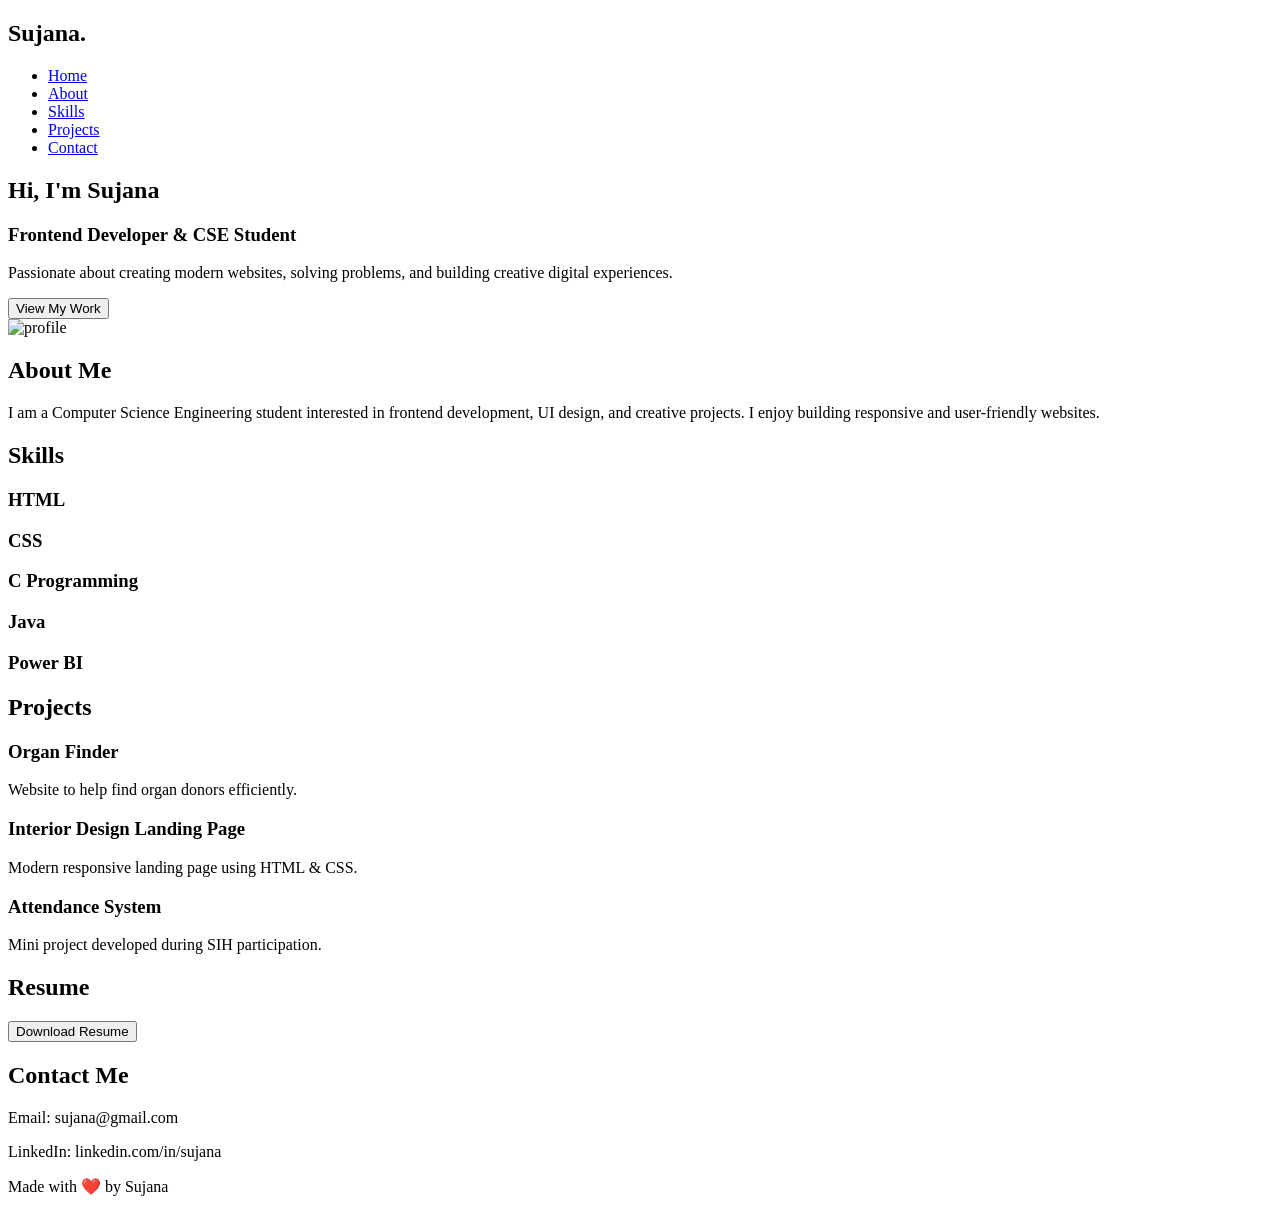
==== Level1Task2/index.html @ f4374836 "Create index.html" ====
<!DOCTYPE html>
<html lang="en">
<head>
    <meta charset="UTF-8">
    <meta name="viewport" content="width=device-width, initial-scale=1.0">
    <title>Sujana Portfolio</title>

    <link rel="stylesheet" href="style.css">

    <link href="https://fonts.googleapis.com/css2?family=Poppins:wght@300;400;500;600;700&display=swap" rel="stylesheet">
</head>

<body id="top">

    <!-- Navbar -->

    <nav>

        <h2 class="logo">Sujana.</h2>

        <ul>
            <li><a href="#top">Home</a></li>
            <li><a href="#about">About</a></li>
            <li><a href="#skills">Skills</a></li>
            <li><a href="#projects">Projects</a></li>
            <li><a href="#contact">Contact</a></li>
        </ul>

    </nav>

    <!-- Hero -->

    <section class="hero">

        <div class="hero-text">

            <h1>
                Hi, I'm <span>Sujana</span>
            </h1>

            <h3>Frontend Developer & CSE Student</h3>

            <p>
                Passionate about creating modern websites,
                solving problems, and building creative digital experiences.
            </p>

            <a href="#projects">
                <button>View My Work</button>
            </a>

        </div>

        <div class="hero-image">

            <img src="https://cdn-icons-png.flaticon.com/512/6997/6997662.png" alt="profile">

        </div>

    </section>

    <!-- About -->

    <section class="about" id="about">

        <h2>About Me</h2>

        <p>
            I am a Computer Science Engineering student interested in
            frontend development, UI design, and creative projects.
            I enjoy building responsive and user-friendly websites.
        </p>

    </section>

    <!-- Skills -->

    <section class="skills" id="skills">

        <h2>Skills</h2>

        <div class="skill-container">

            <div class="card">
                <h3>HTML</h3>
            </div>

            <div class="card">
                <h3>CSS</h3>
            </div>

            <div class="card">
                <h3>C Programming</h3>
            </div>

            <div class="card">
                <h3>Java</h3>
            </div>

            <div class="card">
                <h3>Power BI</h3>
            </div>

        </div>

    </section>

    <!-- Projects -->

    <section class="projects" id="projects">

        <h2>Projects</h2>

        <div class="project-container">

            <div class="project-card">
                <h3>Organ Finder</h3>
                <p>Website to help find organ donors efficiently.</p>
            </div>

            <div class="project-card">
                <h3>Interior Design Landing Page</h3>
                <p>Modern responsive landing page using HTML & CSS.</p>
            </div>

            <div class="project-card">
                <h3>Attendance System</h3>
                <p>Mini project developed during SIH participation.</p>
            </div>

        </div>

    </section>

    <!-- Resume -->

    <section class="resume">

        <h2>Resume</h2>

        <button>Download Resume</button>

    </section>

    <!-- Contact -->

    <section class="contact" id="contact">

        <h2>Contact Me</h2>

        <p>Email: sujana@gmail.com</p>

        <p>LinkedIn: linkedin.com/in/sujana</p>

    </section>

    <!-- Footer -->

    <footer>

        <p>Made with ❤️ by Sujana</p>

    </footer>

</body>
</html>
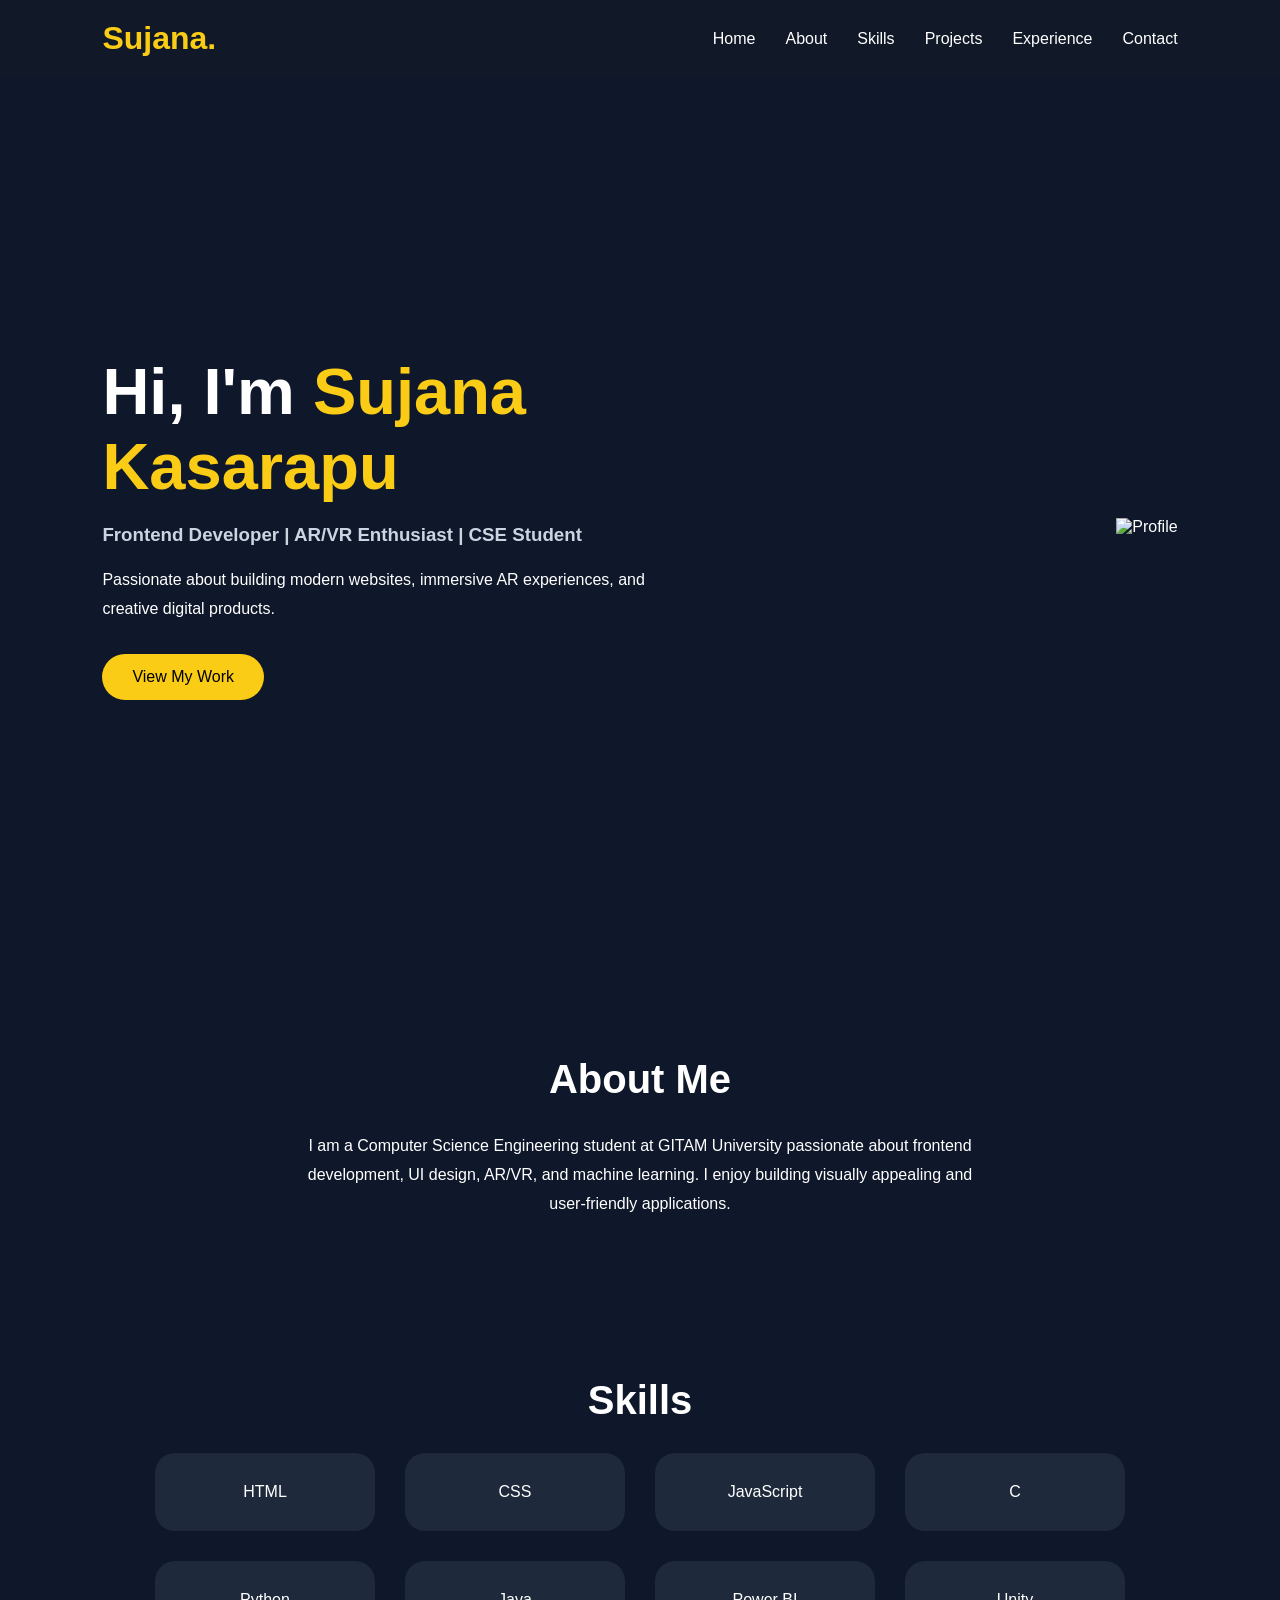
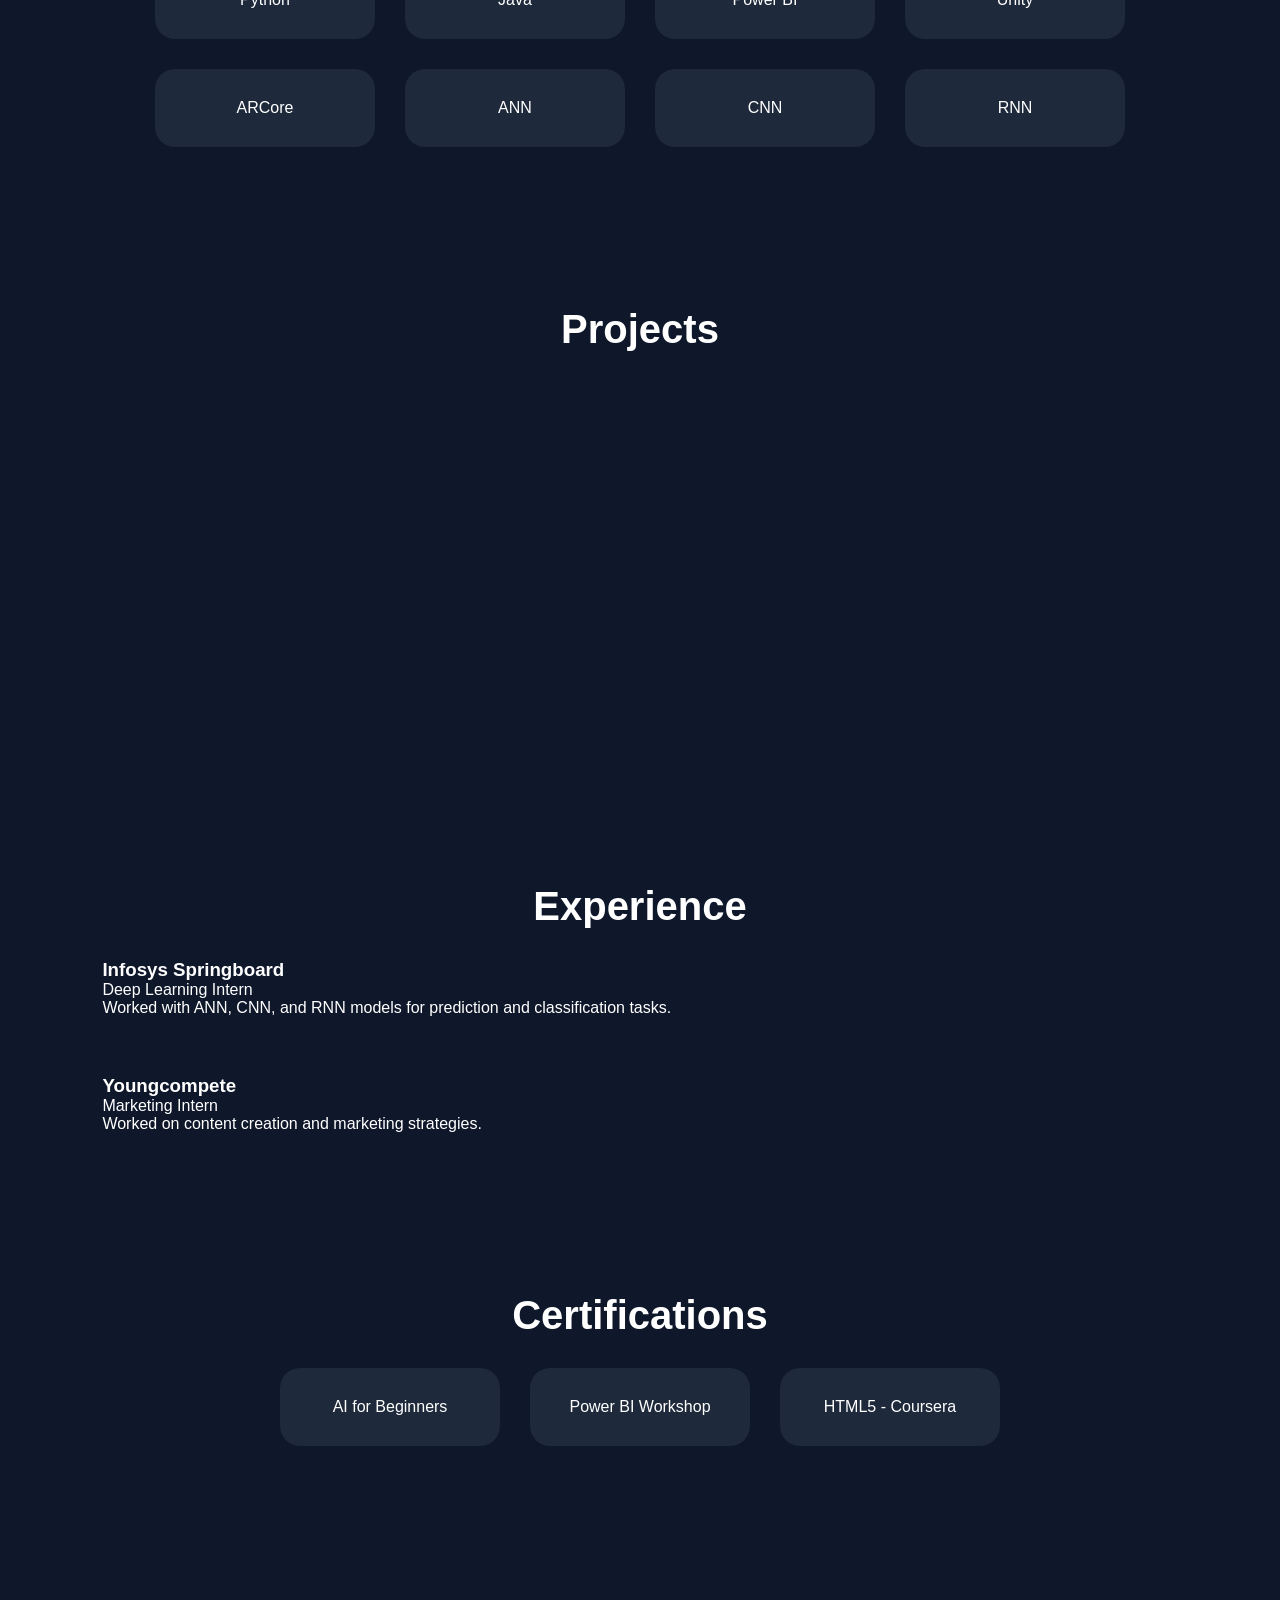
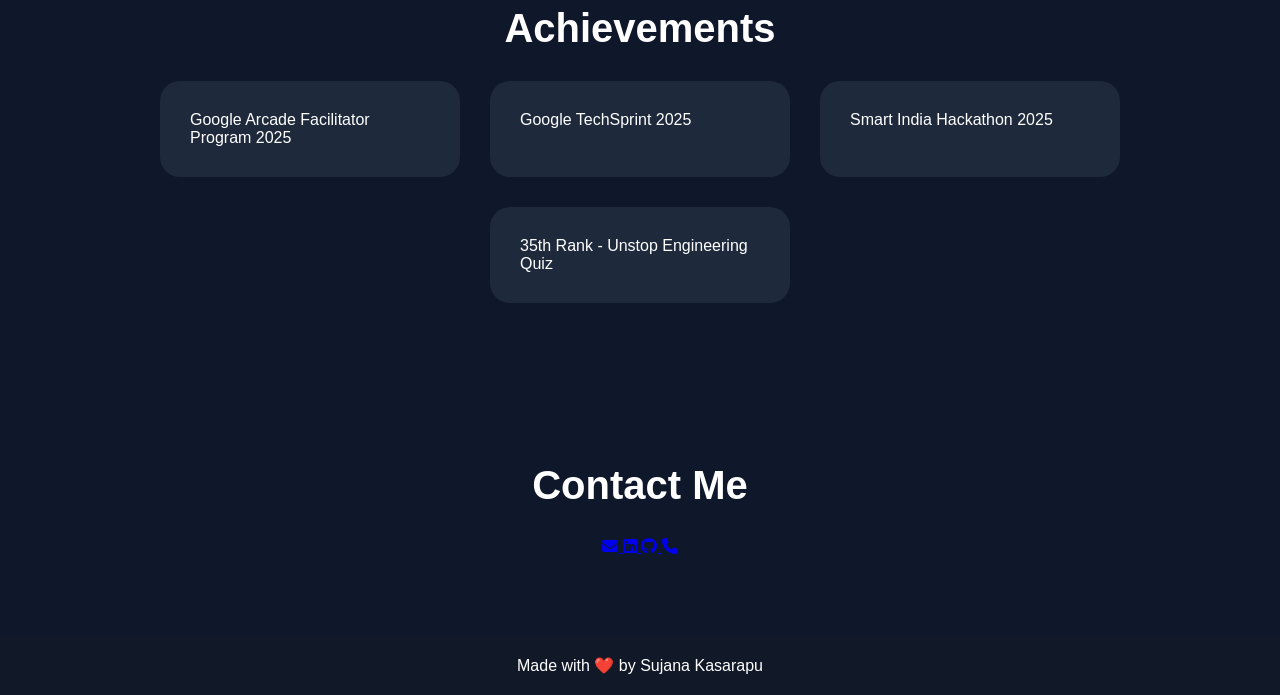
==== commit 00ca9157: "Update index.html" ====
--- a/Level1Task2/index.html
+++ b/Level1Task2/index.html
@@ -1,13 +1,32 @@
 <!DOCTYPE html>
 <html lang="en">
+
 <head>
+
     <meta charset="UTF-8">
+
     <meta name="viewport" content="width=device-width, initial-scale=1.0">
+
     <title>Sujana Portfolio</title>
 
+    <!-- CSS -->
+
     <link rel="stylesheet" href="style.css">
 
+    <!-- Google Font -->
+
     <link href="https://fonts.googleapis.com/css2?family=Poppins:wght@300;400;500;600;700&display=swap" rel="stylesheet">
+
+    <!-- Font Awesome -->
+
+    <link rel="stylesheet"
+    href="https://cdnjs.cloudflare.com/ajax/libs/font-awesome/6.5.1/css/all.min.css">
+
+    <!-- AOS Animation -->
+
+    <link rel="stylesheet"
+    href="https://unpkg.com/aos@2.3.1/dist/aos.css"/>
+
 </head>
 
 <body id="top">
@@ -19,41 +38,59 @@
         <h2 class="logo">Sujana.</h2>
 
         <ul>
+
             <li><a href="#top">Home</a></li>
+
             <li><a href="#about">About</a></li>
+
             <li><a href="#skills">Skills</a></li>
+
             <li><a href="#projects">Projects</a></li>
+
+            <li><a href="#experience">Experience</a></li>
+
             <li><a href="#contact">Contact</a></li>
+
         </ul>
 
     </nav>
 
-    <!-- Hero -->
+    <!-- Hero Section -->
 
     <section class="hero">
 
-        <div class="hero-text">
+        <div class="hero-text" data-aos="fade-right">
 
             <h1>
-                Hi, I'm <span>Sujana</span>
+
+                Hi, I'm <span>Sujana Kasarapu</span>
+
             </h1>
 
-            <h3>Frontend Developer & CSE Student</h3>
+            <h3>
+
+                Frontend Developer | AR/VR Enthusiast | CSE Student
+
+            </h3>
 
             <p>
-                Passionate about creating modern websites,
-                solving problems, and building creative digital experiences.
+
+                Passionate about building modern websites,
+                immersive AR experiences, and creative digital products.
+
             </p>
 
             <a href="#projects">
+
                 <button>View My Work</button>
+
             </a>
 
         </div>
 
-        <div class="hero-image">
-
-            <img src="https://cdn-icons-png.flaticon.com/512/6997/6997662.png" alt="profile">
+        <div class="hero-image" data-aos="fade-left">
+
+            <img src="https://cdn-icons-png.flaticon.com/512/6997/6997662.png" alt="Profile">
 
         </div>
 
@@ -61,14 +98,18 @@
 
     <!-- About -->
 
-    <section class="about" id="about">
+    <section class="about" id="about" data-aos="fade-up">
 
         <h2>About Me</h2>
 
         <p>
-            I am a Computer Science Engineering student interested in
-            frontend development, UI design, and creative projects.
-            I enjoy building responsive and user-friendly websites.
+
+            I am a Computer Science Engineering student at GITAM University
+            passionate about frontend development, UI design,
+            AR/VR, and machine learning.
+
+            I enjoy building visually appealing and user-friendly applications.
+
         </p>
 
     </section>
@@ -77,29 +118,33 @@
 
     <section class="skills" id="skills">
 
-        <h2>Skills</h2>
+        <h2 data-aos="fade-up">Skills</h2>
 
         <div class="skill-container">
 
-            <div class="card">
-                <h3>HTML</h3>
-            </div>
-
-            <div class="card">
-                <h3>CSS</h3>
-            </div>
-
-            <div class="card">
-                <h3>C Programming</h3>
-            </div>
-
-            <div class="card">
-                <h3>Java</h3>
-            </div>
-
-            <div class="card">
-                <h3>Power BI</h3>
-            </div>
+            <div class="card" data-aos="zoom-in">HTML</div>
+
+            <div class="card" data-aos="zoom-in">CSS</div>
+
+            <div class="card" data-aos="zoom-in">JavaScript</div>
+
+            <div class="card" data-aos="zoom-in">C</div>
+
+            <div class="card" data-aos="zoom-in">Python</div>
+
+            <div class="card" data-aos="zoom-in">Java</div>
+
+            <div class="card" data-aos="zoom-in">Power BI</div>
+
+            <div class="card" data-aos="zoom-in">Unity</div>
+
+            <div class="card" data-aos="zoom-in">ARCore</div>
+
+            <div class="card" data-aos="zoom-in">ANN</div>
+
+            <div class="card" data-aos="zoom-in">CNN</div>
+
+            <div class="card" data-aos="zoom-in">RNN</div>
 
         </div>
 
@@ -109,48 +154,227 @@
 
     <section class="projects" id="projects">
 
-        <h2>Projects</h2>
+        <h2 data-aos="fade-up">Projects</h2>
 
         <div class="project-container">
 
-            <div class="project-card">
-                <h3>Organ Finder</h3>
-                <p>Website to help find organ donors efficiently.</p>
-            </div>
-
-            <div class="project-card">
+            <div class="project-card" data-aos="flip-left">
+
+                <h3>AR UFO & Zombie Shooter</h3>
+
+                <p>
+
+                    Built a real-time AR shooting game using Unity,
+                    AR Foundation, and C# with enemy spawning,
+                    scoring, and Android deployment.
+
+                </p>
+
+            </div>
+
+            <div class="project-card" data-aos="flip-left">
+
+                <h3>Smart Attendance & Learning System</h3>
+
+                <p>
+
+                    Developed a QR-based attendance system
+                    with analytics and role-based access.
+
+                </p>
+
+            </div>
+
+            <div class="project-card" data-aos="flip-left">
+
+                <h3>Student Expense Tracker</h3>
+
+                <p>
+
+                    Expense tracking web application with
+                    dashboards and budget alerts.
+
+                </p>
+
+            </div>
+
+            <div class="project-card" data-aos="flip-left">
+
                 <h3>Interior Design Landing Page</h3>
-                <p>Modern responsive landing page using HTML & CSS.</p>
-            </div>
-
-            <div class="project-card">
-                <h3>Attendance System</h3>
-                <p>Mini project developed during SIH participation.</p>
-            </div>
-
-        </div>
-
-    </section>
-
-    <!-- Resume -->
-
-    <section class="resume">
-
-        <h2>Resume</h2>
-
-        <button>Download Resume</button>
+
+                <p>
+
+                    Modern responsive landing page built
+                    using HTML and CSS.
+
+                </p>
+
+            </div>
+
+        </div>
+
+    </section>
+
+    <!-- Experience -->
+
+    <section class="experience" id="experience">
+
+        <h2 data-aos="fade-up">Experience</h2>
+
+        <div class="exp-box" data-aos="fade-right">
+
+            <h3>Infosys Springboard</h3>
+
+            <span>Deep Learning Intern</span>
+
+            <p>
+
+                Worked with ANN, CNN, and RNN models
+                for prediction and classification tasks.
+
+            </p>
+
+        </div>
+
+        <div class="exp-box" data-aos="fade-left">
+
+            <h3>Gstudio</h3>
+
+            <span>Photographer</span>
+
+            <p>
+
+                Captured and edited event visuals
+                for promotions and social media.
+
+            </p>
+
+        </div>
+
+        <div class="exp-box" data-aos="fade-right">
+
+            <h3>Youngcompete</h3>
+
+            <span>Marketing Intern</span>
+
+            <p>
+
+                Worked on content creation and
+                marketing strategies.
+
+            </p>
+
+        </div>
+
+    </section>
+
+    <!-- Certifications -->
+
+    <section class="certifications">
+
+        <h2 data-aos="fade-up">Certifications</h2>
+
+        <div class="skill-container">
+
+            <div class="card" data-aos="zoom-in">
+
+                AI for Beginners
+
+            </div>
+
+            <div class="card" data-aos="zoom-in">
+
+                Power BI Workshop
+
+            </div>
+
+            <div class="card" data-aos="zoom-in">
+
+                HTML5 - Coursera
+
+            </div>
+
+        </div>
+
+    </section>
+
+    <!-- Achievements -->
+
+    <section class="achievements">
+
+        <h2 data-aos="fade-up">Achievements</h2>
+
+        <div class="project-container">
+
+            <div class="project-card" data-aos="zoom-in">
+
+                Google Arcade Facilitator Program 2025
+
+            </div>
+
+            <div class="project-card" data-aos="zoom-in">
+
+                Google TechSprint 2025
+
+            </div>
+
+            <div class="project-card" data-aos="zoom-in">
+
+                Smart India Hackathon 2025
+
+            </div>
+
+            <div class="project-card" data-aos="zoom-in">
+
+                35th Rank - Unstop Engineering Quiz
+
+            </div>
+
+        </div>
 
     </section>
 
     <!-- Contact -->
 
-    <section class="contact" id="contact">
+    <section class="contact" id="contact" data-aos="fade-up">
 
         <h2>Contact Me</h2>
 
-        <p>Email: sujana@gmail.com</p>
-
-        <p>LinkedIn: linkedin.com/in/sujana</p>
+        <div class="social-icons">
+
+            <!-- Email -->
+
+            <a href="mailto:kasarapusujana23@gmail.com">
+
+                <i class="fa-solid fa-envelope"></i>
+
+            </a>
+
+            <!-- LinkedIn -->
+
+            <a href="https://www.linkedin.com/" target="_blank">
+
+                <i class="fa-brands fa-linkedin"></i>
+
+            </a>
+
+            <!-- GitHub -->
+
+            <a href="https://github.com/" target="_blank">
+
+                <i class="fa-brands fa-github"></i>
+
+            </a>
+
+            <!-- Phone -->
+
+            <a href="tel:+919063737622">
+
+                <i class="fa-solid fa-phone"></i>
+
+            </a>
+
+        </div>
 
     </section>
 
@@ -158,9 +382,24 @@
 
     <footer>
 
-        <p>Made with ❤️ by Sujana</p>
+        <p>Made with ❤️ by Sujana Kasarapu</p>
 
     </footer>
 
+    <!-- AOS Script -->
+
+    <script src="https://unpkg.com/aos@2.3.1/dist/aos.js"></script>
+
+    <script>
+
+        AOS.init({
+
+            duration: 1200,
+
+        });
+
+    </script>
+
 </body>
+
 </html>
--- a/Level1Task2/style.css
+++ b/Level1Task2/style.css
@@ -0,0 +1,214 @@
+html{
+    scroll-behavior: smooth;
+}
+
+*{
+    margin: 0;
+    padding: 0;
+    box-sizing: border-box;
+    font-family: 'Poppins', sans-serif;
+}
+
+body{
+    background: #0f172a;
+    color: white;
+}
+
+/* Navbar */
+
+nav{
+    display: flex;
+    justify-content: space-between;
+    align-items: center;
+    padding: 20px 8%;
+    background: #111827;
+    position: sticky;
+    top: 0;
+}
+
+.logo{
+    color: #facc15;
+    font-size: 32px;
+}
+
+nav ul{
+    display: flex;
+    list-style: none;
+}
+
+nav ul li{
+    margin-left: 30px;
+}
+
+nav ul li a{
+    text-decoration: none;
+    color: white;
+    transition: 0.3s;
+}
+
+nav ul li a:hover{
+    color: #facc15;
+}
+
+/* Hero */
+
+.hero{
+    display: flex;
+    justify-content: space-between;
+    align-items: center;
+    padding: 80px 8%;
+    min-height: 100vh;
+    gap: 50px;
+}
+
+.hero-text{
+    max-width: 550px;
+}
+
+.hero-text h1{
+    font-size: 65px;
+    margin-bottom: 20px;
+}
+
+.hero-text span{
+    color: #facc15;
+}
+
+.hero-text h3{
+    margin-bottom: 20px;
+    color: #cbd5e1;
+}
+
+.hero-text p{
+    line-height: 1.8;
+    margin-bottom: 30px;
+}
+
+button{
+    padding: 14px 30px;
+    border: none;
+    border-radius: 30px;
+    background: #facc15;
+    color: black;
+    cursor: pointer;
+    font-size: 16px;
+    transition: 0.3s;
+}
+
+button:hover{
+    transform: scale(1.05);
+}
+
+.hero-image img{
+    width: 350px;
+}
+
+/* Sections */
+
+section{
+    padding: 80px 8%;
+}
+
+section h2{
+    font-size: 40px;
+    margin-bottom: 30px;
+    text-align: center;
+}
+
+/* About */
+
+.about p{
+    text-align: center;
+    max-width: 700px;
+    margin: auto;
+    line-height: 1.8;
+}
+
+/* Skills */
+
+.skill-container{
+    display: flex;
+    justify-content: center;
+    gap: 30px;
+    flex-wrap: wrap;
+}
+
+.card{
+    background: #1e293b;
+    padding: 30px;
+    width: 220px;
+    text-align: center;
+    border-radius: 20px;
+    transition: 0.3s;
+}
+
+.card:hover{
+    transform: translateY(-10px);
+}
+
+/* Projects */
+
+.project-container{
+    display: flex;
+    justify-content: center;
+    gap: 30px;
+    flex-wrap: wrap;
+}
+
+.project-card{
+    background: #1e293b;
+    padding: 30px;
+    width: 300px;
+    border-radius: 20px;
+    transition: 0.3s;
+}
+
+.project-card:hover{
+    transform: scale(1.03);
+}
+
+/* Resume */
+
+.resume{
+    text-align: center;
+}
+
+/* Contact */
+
+.contact{
+    text-align: center;
+}
+
+.contact p{
+    margin-top: 10px;
+}
+
+/* Footer */
+
+footer{
+    text-align: center;
+    padding: 20px;
+    background: #111827;
+}
+
+/* Responsive */
+
+@media(max-width: 900px){
+
+    .hero{
+        flex-direction: column;
+        text-align: center;
+    }
+
+    .hero-image img{
+        width: 250px;
+    }
+
+    nav{
+        flex-direction: column;
+    }
+
+    nav ul{
+        margin-top: 15px;
+    }
+}
